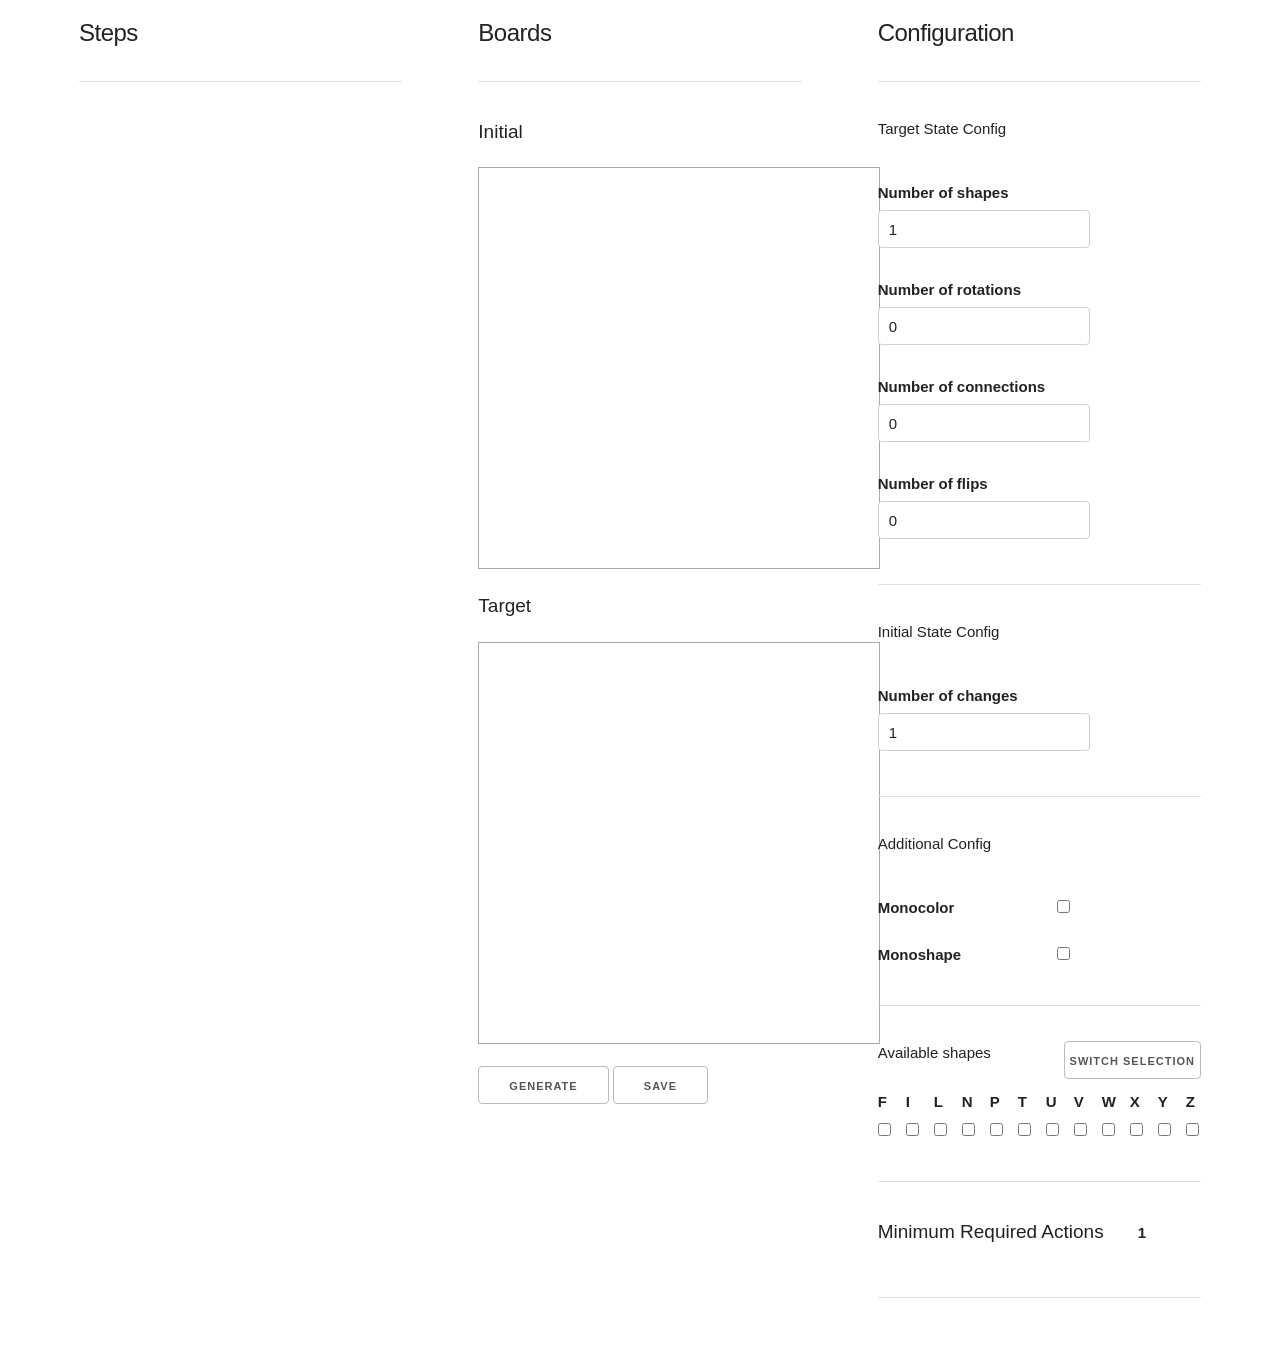
==== index.html @ f7085199 "fixed the collision bug on shape generation target" ====
<!doctype html>

<html lang="en">

<head>
	<meta charset="utf-8">

	<title>A pentomino framework</title>
	<meta name="description" content="Pentomino Framework">
	<meta name="author" content="clpresearch">

	<link rel="stylesheet" href="css/normalize.css">
	<link rel="stylesheet" href="css/skeleton.css">
	<link rel="stylesheet" href="css/style.css">

</head>

<body>
	<div class="pentomino container">
		<div class="row">
			<div class="four columns">
				<div class="row with-margin">
					<h5>Steps</h5>
					<hr>
					<div class="snapshots"></div>
				</div>
			</div>
			<div class="four columns">
				<div class="row with-margin">
					<h5>Boards</h5>
					<hr>
					<div class="row">
						<div class="twelf columns">
							<h6>Initial</h6>
							<canvas id="initial"></canvas>
						</div>
					</div>
					<div class="row">
						<div class="twelf columns">
							<h6>Target</h6>
							<canvas id="target"></canvas>
						</div>
					</div>
					<div class="row">
						<div class="twelf columns">
							<button class="generate btn" onclick="generate()">Generate</button>
							<button class="save btn" onclick="save()">Save</button>
						</div>
					</div>
				</div>
			</div>
			<div class="four columns">
				<div class="row with-margin">
					<h5>Configuration</h5>
					<div class="form">
						<hr>
						<p>Target State Config</p>
						<label class="config">Number of shapes</label>
						<input id="nshapes" type="text" value="0" />

						<label class="config">Number of rotations</label>
						<input id="nrotations" type="text" value="0" />

						<label class="config">Number of connections</label>
						<input id="nconnections" type="text" value="0" />
						
						<label class="config">Number of flips</label>
						<input id="nflips" type="text" value="0" />

						<hr>
						<p>Initial State Config</p>
						<label class="config">Number of changes</label>
						<input id="nchanges" type="text" value="0" />

						<hr>
						<p>Additional Config</p>
						<label class="config">Monocolor</label>
						<input id="colors" type="checkbox" />

						<br>
						<label class="config">Monoshape</label>
						<input id="shapes" type="checkbox" />

						<hr>
						<p>Available shapes<button class="toggle btn" onclick="toggle_shape_select()">Switch selection</button></p>
						<div class="row shape-select">
						</div>

					</div>
					<hr>
					<div class="complexity-container">
						<h6>Minimum Required Actions</h6>
						<b class="complexity-actions">0</b>
					</div>
					<hr>
				</div>

			</div>
		</div>

	</div>

	<script src="https://cdnjs.cloudflare.com/ajax/libs/jquery/3.3.1/jquery.min.js"
		integrity="sha384-tsQFqpEReu7ZLhBV2VZlAu7zcOV+rXbYlF2cqB8txI/8aZajjp4Bqd+V6D5IgvKT"
		crossorigin="anonymous"></script>
	<script src="./js/jcanvas.js"></script>
	<!--script src="https://cdnjs.cloudflare.com/ajax/libs/jcanvas/16.7.3/jcanvas.min.js"
			integrity="sha384-amfY6Xr18yRWq6l+1TPfkoSGRCGLNhkU67i1uElI5+u4hC5G5lhbvUU75assw5Jm"
			crossorigin="anonymous"></script-->
	<script src='./js/pento_models.js'></script>
	<script src='./js/pento_render.js'></script>
	<script src='./js/pento_board.js'></script>
	<script src='./js/FileSaver.js'></script>
	<script src='./js/test.js'></script>
	<script src='./js/pento_generator.js'></script>
</body>

</html>
---- css/skeleton.css ----
/*
* Skeleton V2.0.4
* Copyright 2014, Dave Gamache
* www.getskeleton.com
* Free to use under the MIT license.
* http://www.opensource.org/licenses/mit-license.php
* 12/29/2014
*/


/* Table of contents
––––––––––––––––––––––––––––––––––––––––––––––––––
- Grid
- Base Styles
- Typography
- Links
- Buttons
- Forms
- Lists
- Code
- Tables
- Spacing
- Utilities
- Clearing
- Media Queries
*/


/* Grid
–––––––––––––––––––––––––––––––––––––––––––––––––– */
.container {
  position: relative;
  width: 100%;
  max-width: 960px;
  margin: 0 auto;
  padding: 0 20px;
  box-sizing: border-box; }
.column,
.columns {
  width: 100%;
  float: left;
  box-sizing: border-box; }

/* For devices larger than 400px */
@media (min-width: 400px) {
  .container {
    width: 90%;
    padding: 0; }
}

/* For devices larger than 550px */
@media (min-width: 550px) {
  .container {
    width: 90%; }
  .column,
  .columns {
    margin-left: 4%; }
  .column:first-child,
  .columns:first-child {
    margin-left: 0; }

  .one.column,
  .one.columns                    { width: 4.66666666667%; }
  .two.columns                    { width: 13.3333333333%; }
  .three.columns                  { width: 22%;            }
  .four.columns                   { width: 30.6666666667%; }
  .five.columns                   { width: 39.3333333333%; }
  .six.columns                    { width: 48%;            }
  .seven.columns                  { width: 56.6666666667%; }
  .eight.columns                  { width: 65.3333333333%; }
  .nine.columns                   { width: 74.0%;          }
  .ten.columns                    { width: 82.6666666667%; }
  .eleven.columns                 { width: 91.3333333333%; }
  .twelve.columns                 { width: 100%; margin-left: 0; }

  .one-third.column               { width: 30.6666666667%; }
  .two-thirds.column              { width: 65.3333333333%; }

  .one-half.column                { width: 48%; }

  /* Offsets */
  .offset-by-one.column,
  .offset-by-one.columns          { margin-left: 8.66666666667%; }
  .offset-by-two.column,
  .offset-by-two.columns          { margin-left: 17.3333333333%; }
  .offset-by-three.column,
  .offset-by-three.columns        { margin-left: 26%;            }
  .offset-by-four.column,
  .offset-by-four.columns         { margin-left: 34.6666666667%; }
  .offset-by-five.column,
  .offset-by-five.columns         { margin-left: 43.3333333333%; }
  .offset-by-six.column,
  .offset-by-six.columns          { margin-left: 52%;            }
  .offset-by-seven.column,
  .offset-by-seven.columns        { margin-left: 60.6666666667%; }
  .offset-by-eight.column,
  .offset-by-eight.columns        { margin-left: 69.3333333333%; }
  .offset-by-nine.column,
  .offset-by-nine.columns         { margin-left: 78.0%;          }
  .offset-by-ten.column,
  .offset-by-ten.columns          { margin-left: 86.6666666667%; }
  .offset-by-eleven.column,
  .offset-by-eleven.columns       { margin-left: 95.3333333333%; }

  .offset-by-one-third.column,
  .offset-by-one-third.columns    { margin-left: 34.6666666667%; }
  .offset-by-two-thirds.column,
  .offset-by-two-thirds.columns   { margin-left: 69.3333333333%; }

  .offset-by-one-half.column,
  .offset-by-one-half.columns     { margin-left: 52%; }

}


/* Base Styles
–––––––––––––––––––––––––––––––––––––––––––––––––– */
/* NOTE
html is set to 62.5% so that all the REM measurements throughout Skeleton
are based on 10px sizing. So basically 1.5rem = 15px :) */
html {
  font-size: 62.5%; }
body {
  font-size: 1.5em; /* currently ems cause chrome bug misinterpreting rems on body element */
  line-height: 1.6;
  font-weight: 400;
  font-family: "Raleway", "HelveticaNeue", "Helvetica Neue", Helvetica, Arial, sans-serif;
  color: #222; }


/* Typography
–––––––––––––––––––––––––––––––––––––––––––––––––– */
h1, h2, h3, h4, h5, h6 {
  margin-top: 0;
  margin-bottom: 2rem;
  font-weight: 300; }
h1 { font-size: 4.0rem; line-height: 1.2;  letter-spacing: -.1rem;}
h2 { font-size: 3.6rem; line-height: 1.25; letter-spacing: -.1rem; }
h3 { font-size: 3.0rem; line-height: 1.3;  letter-spacing: -.1rem; }
h4 { font-size: 2.4rem; line-height: 1.35; letter-spacing: -.08rem; }
h5 { font-size: 1.8rem; line-height: 1.5;  letter-spacing: -.05rem; }
h6 { font-size: 1.5rem; line-height: 1.6;  letter-spacing: 0; }

/* Larger than phablet */
@media (min-width: 550px) {
  h1 { font-size: 5.0rem; }
  h2 { font-size: 4.2rem; }
  h3 { font-size: 3.6rem; }
  h4 { font-size: 3.0rem; }
  h5 { font-size: 2.4rem; }
  h6 { font-size: 1.5rem; }
}

p {
  margin-top: 0; }


/* Links
–––––––––––––––––––––––––––––––––––––––––––––––––– */
a {
  color: #1EAEDB; }
a:hover {
  color: #0FA0CE; }


/* Buttons
–––––––––––––––––––––––––––––––––––––––––––––––––– */
.button,
button,
input[type="submit"],
input[type="reset"],
input[type="button"] {
  display: inline-block;
  height: 38px;
  padding: 0 30px;
  color: #555;
  text-align: center;
  font-size: 11px;
  font-weight: 600;
  line-height: 38px;
  letter-spacing: .1rem;
  text-transform: uppercase;
  text-decoration: none;
  white-space: nowrap;
  background-color: transparent;
  border-radius: 4px;
  border: 1px solid #bbb;
  cursor: pointer;
  box-sizing: border-box; }
.button:hover,
button:hover,
input[type="submit"]:hover,
input[type="reset"]:hover,
input[type="button"]:hover,
.button:focus,
button:focus,
input[type="submit"]:focus,
input[type="reset"]:focus,
input[type="button"]:focus {
  color: #333;
  border-color: #888;
  outline: 0; }
.button.button-primary,
button.button-primary,
input[type="submit"].button-primary,
input[type="reset"].button-primary,
input[type="button"].button-primary {
  color: #FFF;
  background-color: #33C3F0;
  border-color: #33C3F0; }
.button.button-primary:hover,
button.button-primary:hover,
input[type="submit"].button-primary:hover,
input[type="reset"].button-primary:hover,
input[type="button"].button-primary:hover,
.button.button-primary:focus,
button.button-primary:focus,
input[type="submit"].button-primary:focus,
input[type="reset"].button-primary:focus,
input[type="button"].button-primary:focus {
  color: #FFF;
  background-color: #1EAEDB;
  border-color: #1EAEDB; }


/* Forms
–––––––––––––––––––––––––––––––––––––––––––––––––– */
input[type="email"],
input[type="number"],
input[type="search"],
input[type="text"],
input[type="tel"],
input[type="url"],
input[type="password"],
textarea,
select {
  height: 38px;
  padding: 6px 10px; /* The 6px vertically centers text on FF, ignored by Webkit */
  background-color: #fff;
  border: 1px solid #D1D1D1;
  border-radius: 4px;
  box-shadow: none;
  box-sizing: border-box; }
/* Removes awkward default styles on some inputs for iOS */
input[type="email"],
input[type="number"],
input[type="search"],
input[type="text"],
input[type="tel"],
input[type="url"],
input[type="password"],
textarea {
  -webkit-appearance: none;
     -moz-appearance: none;
          appearance: none; }
textarea {
  min-height: 65px;
  padding-top: 6px;
  padding-bottom: 6px; }
input[type="email"]:focus,
input[type="number"]:focus,
input[type="search"]:focus,
input[type="text"]:focus,
input[type="tel"]:focus,
input[type="url"]:focus,
input[type="password"]:focus,
textarea:focus,
select:focus {
  border: 1px solid #33C3F0;
  outline: 0; }
label,
legend {
  display: block;
  margin-bottom: .5rem;
  font-weight: 600; }
fieldset {
  padding: 0;
  border-width: 0; }
input[type="checkbox"],
input[type="radio"] {
  display: inline; }
label > .label-body {
  display: inline-block;
  margin-left: .5rem;
  font-weight: normal; }


/* Lists
–––––––––––––––––––––––––––––––––––––––––––––––––– */
ul {
  list-style: circle inside; }
ol {
  list-style: decimal inside; }
ol, ul {
  padding-left: 0;
  margin-top: 0; }
ul ul,
ul ol,
ol ol,
ol ul {
  margin: 1.5rem 0 1.5rem 3rem;
  font-size: 90%; }
li {
  margin-bottom: 1rem; }


/* Code
–––––––––––––––––––––––––––––––––––––––––––––––––– */
code {
  padding: .2rem .5rem;
  margin: 0 .2rem;
  font-size: 90%;
  white-space: nowrap;
  background: #F1F1F1;
  border: 1px solid #E1E1E1;
  border-radius: 4px; }
pre > code {
  display: block;
  padding: 1rem 1.5rem;
  white-space: pre; }


/* Tables
–––––––––––––––––––––––––––––––––––––––––––––––––– */
th,
td {
  padding: 12px 15px;
  text-align: left;
  border-bottom: 1px solid #E1E1E1; }
th:first-child,
td:first-child {
  padding-left: 0; }
th:last-child,
td:last-child {
  padding-right: 0; }


/* Spacing
–––––––––––––––––––––––––––––––––––––––––––––––––– */
button,
.button {
  margin-bottom: 1rem; }
input,
textarea,
select,
fieldset {
  margin-bottom: 1.5rem; }
pre,
blockquote,
dl,
figure,
table,
p,
ul,
ol,
form {
  margin-bottom: 2.5rem; }


/* Utilities
–––––––––––––––––––––––––––––––––––––––––––––––––– */
.u-full-width {
  width: 100%;
  box-sizing: border-box; }
.u-max-full-width {
  max-width: 100%;
  box-sizing: border-box; }
.u-pull-right {
  float: right; }
.u-pull-left {
  float: left; }


/* Misc
–––––––––––––––––––––––––––––––––––––––––––––––––– */
hr {
  margin-top: 3rem;
  margin-bottom: 3.5rem;
  border-width: 0;
  border-top: 1px solid #E1E1E1; }


/* Clearing
–––––––––––––––––––––––––––––––––––––––––––––––––– */

/* Self Clearing Goodness */
.container:after,
.row:after,
.u-cf {
  content: "";
  display: table;
  clear: both; }


/* Media Queries
–––––––––––––––––––––––––––––––––––––––––––––––––– */
/*
Note: The best way to structure the use of media queries is to create the queries
near the relevant code. For example, if you wanted to change the styles for buttons
on small devices, paste the mobile query code up in the buttons section and style it
there.
*/


/* Larger than mobile */
@media (min-width: 400px) {}

/* Larger than phablet (also point when grid becomes active) */
@media (min-width: 550px) {}

/* Larger than tablet */
@media (min-width: 750px) {}

/* Larger than desktop */
@media (min-width: 1000px) {}

/* Larger than Desktop HD */
@media (min-width: 1200px) {}
---- css/style.css ----
.container{
    max-width: 1600px;
}

a{
    text-decoration: none;
}

i.arrow {
    border: solid black;
    border-width: 0 3px 3px 0;
    display: inline-block;
    padding: 3px;
}

.right {
transform: rotate(-45deg);
-webkit-transform: rotate(-45deg);
}

.left {
transform: rotate(135deg);
-webkit-transform: rotate(135deg);
}

.img.center{
    display: block;
    min-width: 50px;
    height: auto;
    margin-left: auto;
    margin-right: auto;
}

input[id^="input-"]{
    width: 85%;
}

.remove-input{
    max-width: 5px;
    margin-left: 5px;
}

.spacer{
    height: 25px;
    width: 100%;
}

label.config{
    min-width: 175px;
    max-width: 250px;
    padding-top: 15px;
}

.shape-select label{
    padding-right: 3px;
}

label{
    display: inline-block;
}

label.counter{
    float: right;
}

.min-height{
    padding-bottom: 25px;
    padding-top: 25px;
}

canvas{
    border:1px solid darkgray;
    margin-top: 0px;
    margin-right: 0px;
    margin-bottom: 15px;;
    margin-left: 0px;
}

canvas.center{
    display: block;
    margin-left: auto;
    margin-right: auto;
}

canvas.snapshot{
    margin-bottom: 30px;
}

.with-margin{
    margin: 15px;
}

b{
    margin-left: 15px;
}

h6{
    display: inline-block;
    font-size: 1.9rem;
    margin-right: 15px;
}

.toggle.btn{
    margin-left: 15px;
    padding-left: 5px;
    padding-right: 5px;
    float: right;
}
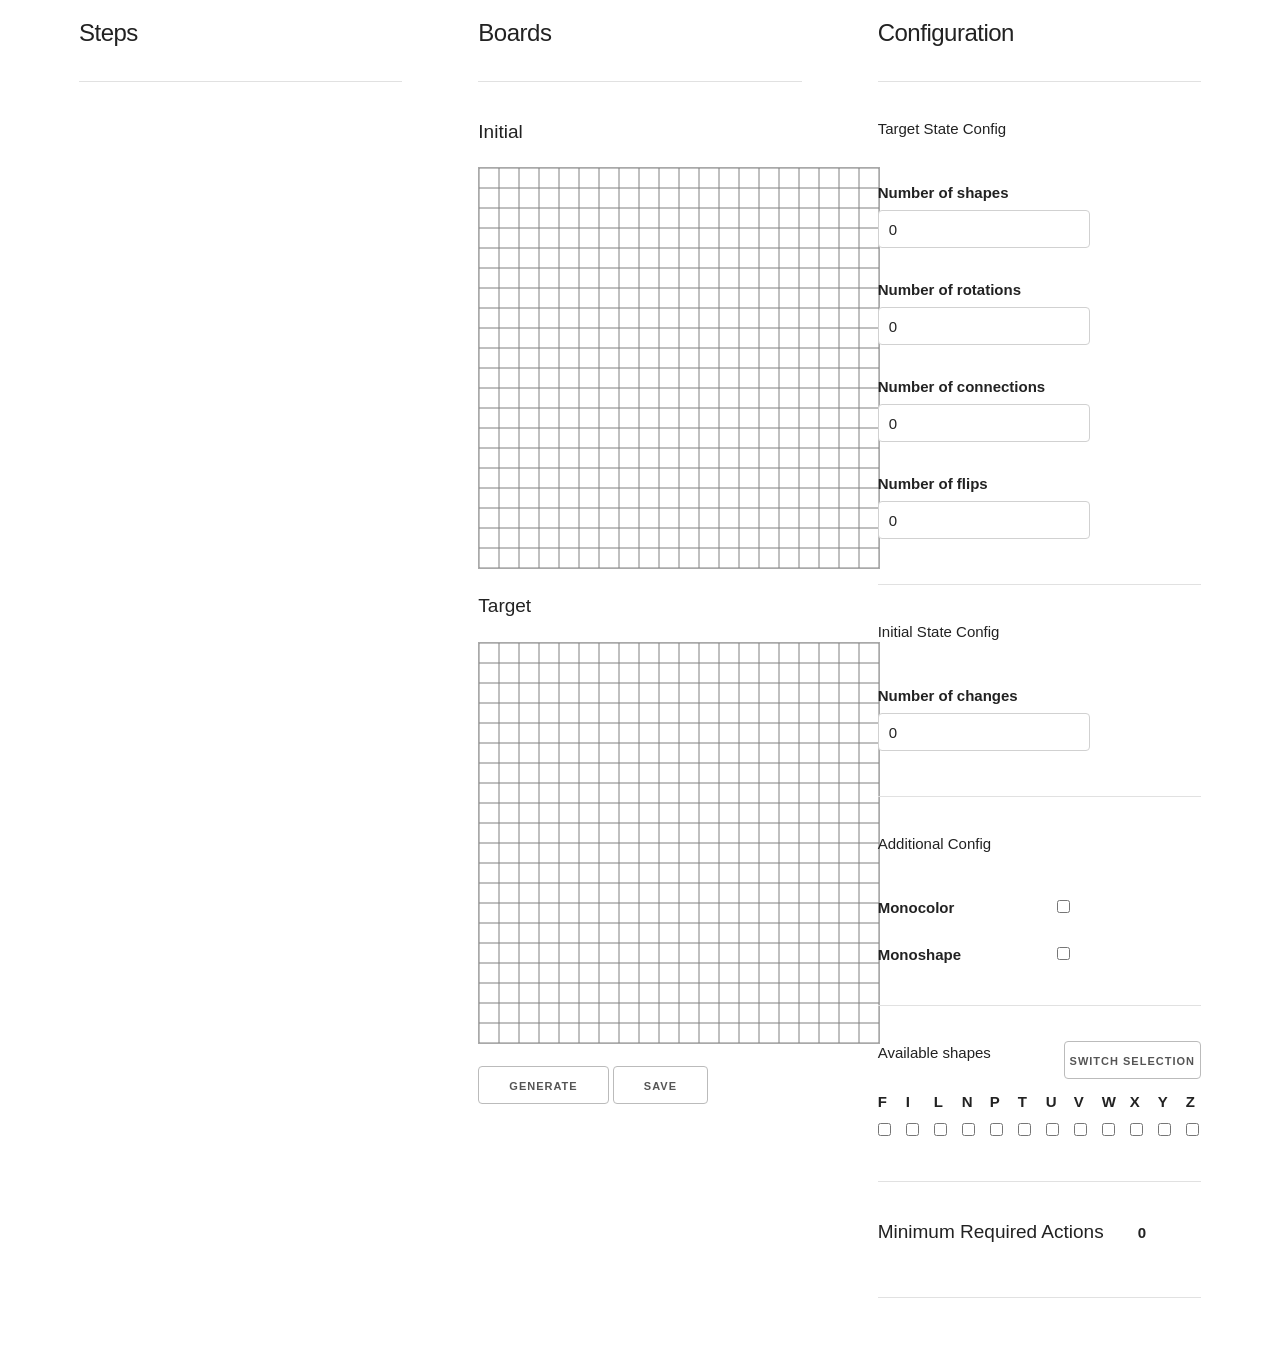
==== commit b168ff58: "changes on rotation system" ====
--- a/index.html
+++ b/index.html
@@ -107,7 +107,9 @@
 	<!--script src="https://cdnjs.cloudflare.com/ajax/libs/jcanvas/16.7.3/jcanvas.min.js"
 			integrity="sha384-amfY6Xr18yRWq6l+1TPfkoSGRCGLNhkU67i1uElI5+u4hC5G5lhbvUU75assw5Jm"
 			crossorigin="anonymous"></script-->
-	<script src='./js/pento_models.js'></script>
+	<script src='./js/pento_config.js'></script>
+	<script src='./js/pento_block.js'></script>
+	<script src='./js/pento_shape.js'></script>
 	<script src='./js/pento_render.js'></script>
 	<script src='./js/pento_board.js'></script>
 	<script src='./js/FileSaver.js'></script>
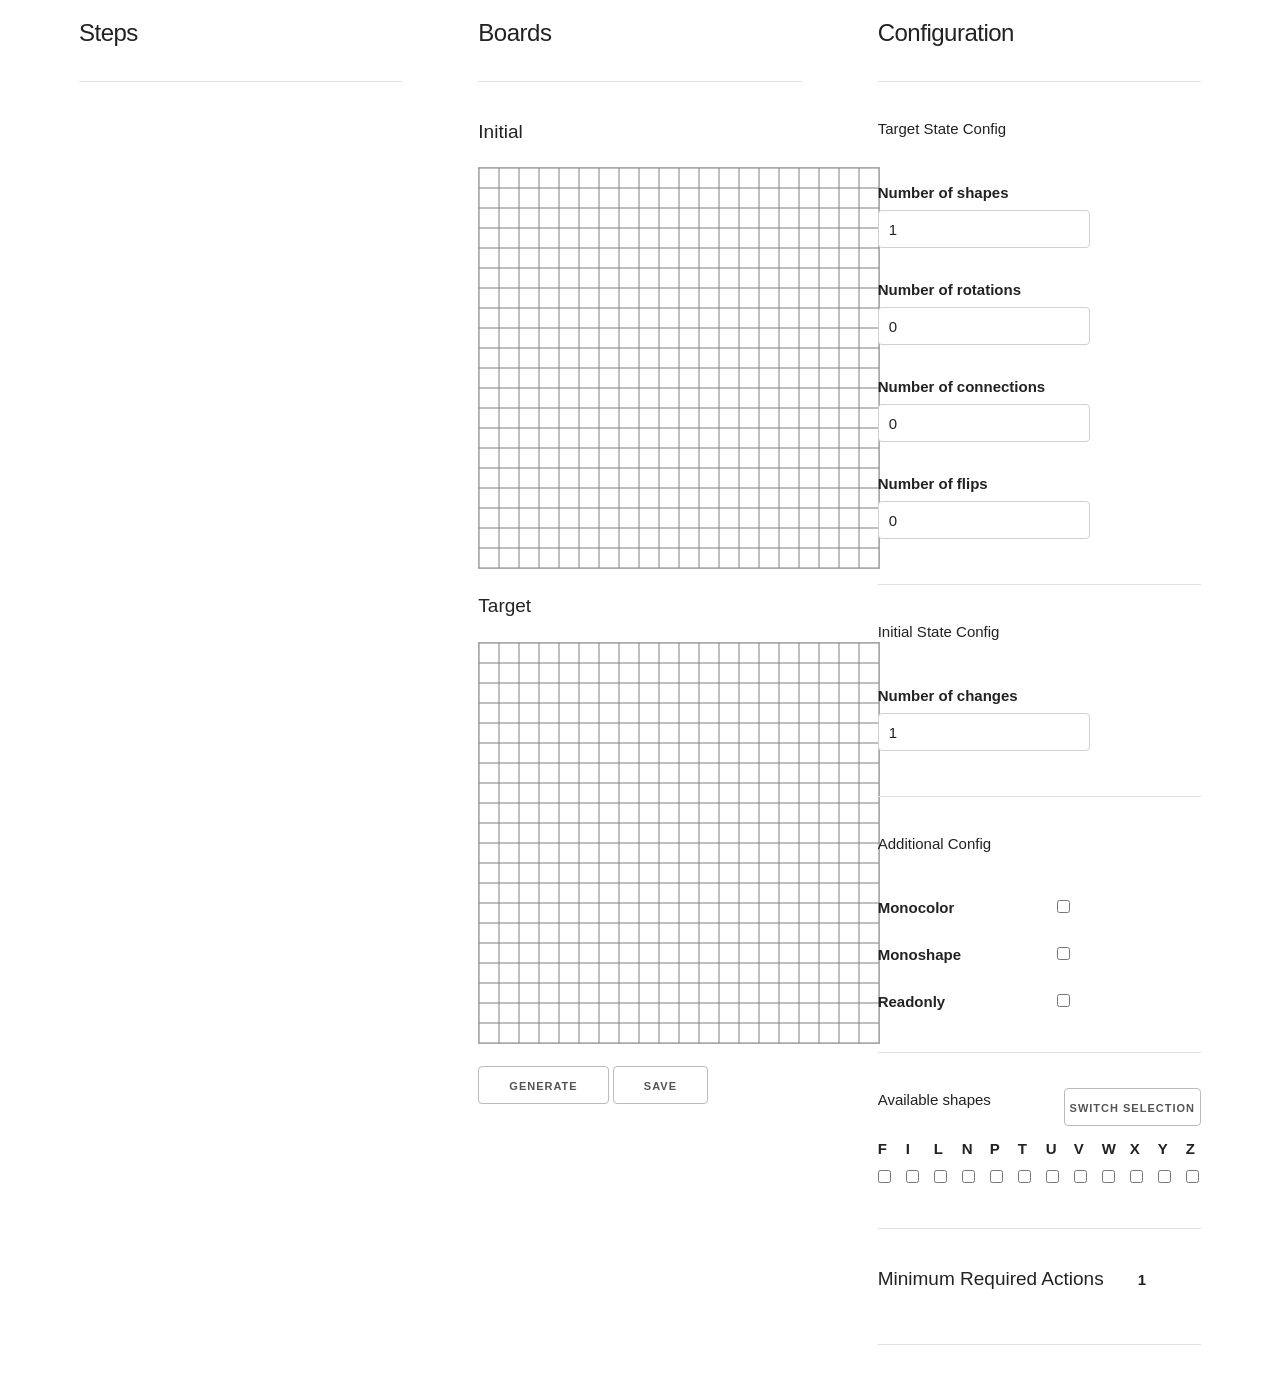
==== commit 3ae2bbfe: "readonly mode for testing and experimenting" ====
--- a/index.html
+++ b/index.html
@@ -81,6 +81,10 @@
 						<label class="config">Monoshape</label>
 						<input id="shapes" type="checkbox" />
 
+						<br>
+						<label class="config">Readonly</label>
+						<input id="readonly" type="checkbox" />
+
 						<hr>
 						<p>Available shapes<button class="toggle btn" onclick="toggle_shape_select()">Switch selection</button></p>
 						<div class="row shape-select">
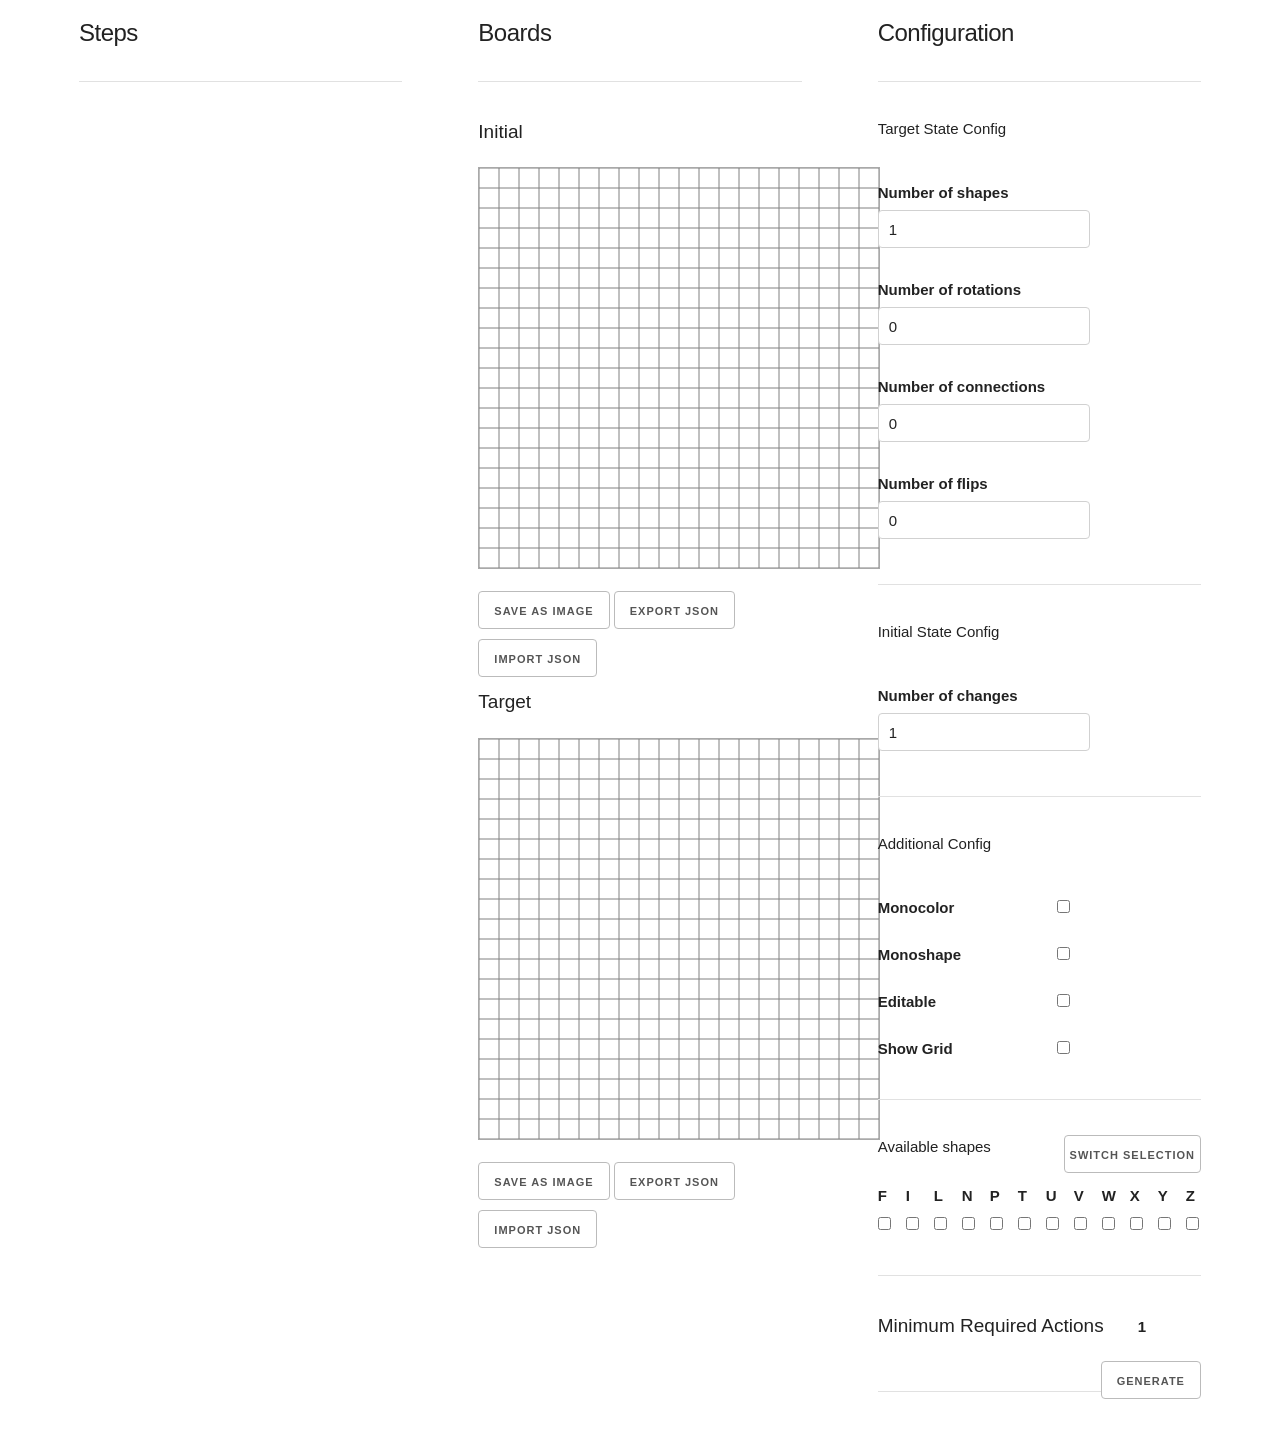
==== commit 495fa9bc: "testing json import and export" ====
--- a/index.html
+++ b/index.html
@@ -37,14 +37,24 @@
 					</div>
 					<div class="row">
 						<div class="twelf columns">
+							<button class="save btn" onclick="save_board_as_image('initial')">Save as Image</button>
+							<button class="save btn" onclick="export_as_json('initial')">Export JSON</button>
+							<button class="save btn" onclick="import_json('initial')">Import JSON</button>
+						</div>
+					</div>
+					<div class="row">
+						<div class="twelf columns">
 							<h6>Target</h6>
 							<canvas id="target"></canvas>
 						</div>
 					</div>
 					<div class="row">
 						<div class="twelf columns">
-							<button class="generate btn" onclick="generate()">Generate</button>
-							<button class="save btn" onclick="save()">Save</button>
+							<button class="save btn" onclick="save_board_as_image('target')">Save as Image</button>
+							<button class="save btn" onclick="export_as_json('target')">Export JSON</button>
+
+							<button class="save btn" onclick="import_json('target')">Import JSON</button>
+							<input id="target_file" type="file" style="visibility: hidden;"/>
 						</div>
 					</div>
 				</div>
@@ -82,8 +92,12 @@
 						<input id="shapes" type="checkbox" />
 
 						<br>
-						<label class="config">Readonly</label>
+						<label class="config">Editable</label>
 						<input id="readonly" type="checkbox" />
+
+						<br>
+						<label class="config">Show Grid</label>
+						<input id="showgrid" type="checkbox" />
 
 						<hr>
 						<p>Available shapes<button class="toggle btn" onclick="toggle_shape_select()">Switch selection</button></p>
@@ -95,6 +109,7 @@
 					<div class="complexity-container">
 						<h6>Minimum Required Actions</h6>
 						<b class="complexity-actions">0</b>
+						<button class="generate btn" onclick="generate()">Generate</button>
 					</div>
 					<hr>
 				</div>
@@ -103,22 +118,22 @@
 		</div>
 
 	</div>
+	<!--External Dependencies-->
+	<!--Version 3.3.1-->
+	<script src="./js/jquery.min.js"></script>
+	<script src="./js/jcanvas.js"></script>
+	<script src='./js/FileSaver.js'></script>
 
-	<script src="https://cdnjs.cloudflare.com/ajax/libs/jquery/3.3.1/jquery.min.js"
-		integrity="sha384-tsQFqpEReu7ZLhBV2VZlAu7zcOV+rXbYlF2cqB8txI/8aZajjp4Bqd+V6D5IgvKT"
-		crossorigin="anonymous"></script>
-	<script src="./js/jcanvas.js"></script>
-	<!--script src="https://cdnjs.cloudflare.com/ajax/libs/jcanvas/16.7.3/jcanvas.min.js"
-			integrity="sha384-amfY6Xr18yRWq6l+1TPfkoSGRCGLNhkU67i1uElI5+u4hC5G5lhbvUU75assw5Jm"
-			crossorigin="anonymous"></script-->
+	<!--Pento Framework-->
 	<script src='./js/pento_config.js'></script>
 	<script src='./js/pento_block.js'></script>
 	<script src='./js/pento_shape.js'></script>
 	<script src='./js/pento_render.js'></script>
 	<script src='./js/pento_board.js'></script>
-	<script src='./js/FileSaver.js'></script>
-	<script src='./js/test.js'></script>
 	<script src='./js/pento_generator.js'></script>
+
+	<!--Editor specific file-->
+	<script src='./js/index.js'></script>
 </body>
 
 </html>
--- a/css/style.css
+++ b/css/style.css
@@ -14,13 +14,13 @@
 }
 
 .right {
-transform: rotate(-45deg);
--webkit-transform: rotate(-45deg);
+    transform: rotate(-45deg);
+    -webkit-transform: rotate(-45deg);
 }
 
 .left {
-transform: rotate(135deg);
--webkit-transform: rotate(135deg);
+    transform: rotate(135deg);
+    -webkit-transform: rotate(135deg);
 }
 
 .img.center{
@@ -105,4 +105,12 @@
     padding-left: 5px;
     padding-right: 5px;
     float: right;
+}
+
+button{
+    padding: 0 15px;
+}
+
+.complexity-container button{
+    float: right;
 }
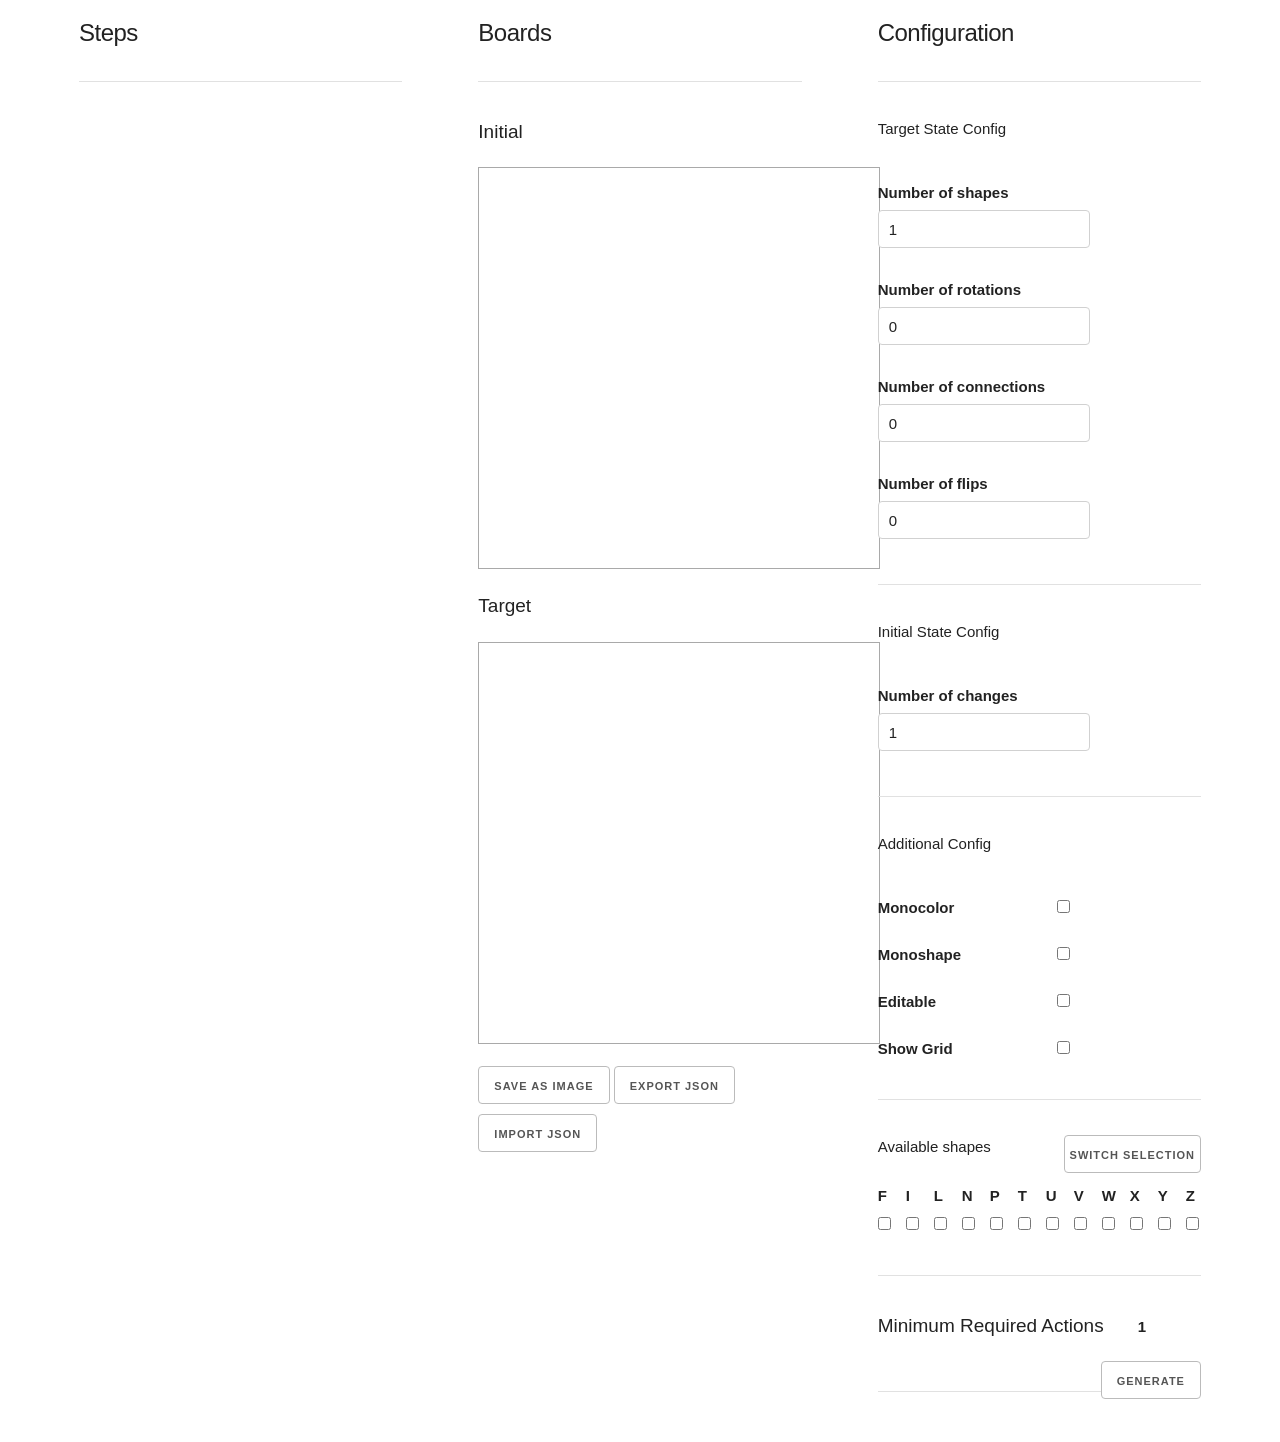
==== commit 2a33ade0: "encapsulated generator in class" ====
--- a/index.html
+++ b/index.html
@@ -33,13 +33,6 @@
 						<div class="twelf columns">
 							<h6>Initial</h6>
 							<canvas id="initial"></canvas>
-						</div>
-					</div>
-					<div class="row">
-						<div class="twelf columns">
-							<button class="save btn" onclick="save_board_as_image('initial')">Save as Image</button>
-							<button class="save btn" onclick="export_as_json('initial')">Export JSON</button>
-							<button class="save btn" onclick="import_json('initial')">Import JSON</button>
 						</div>
 					</div>
 					<div class="row">
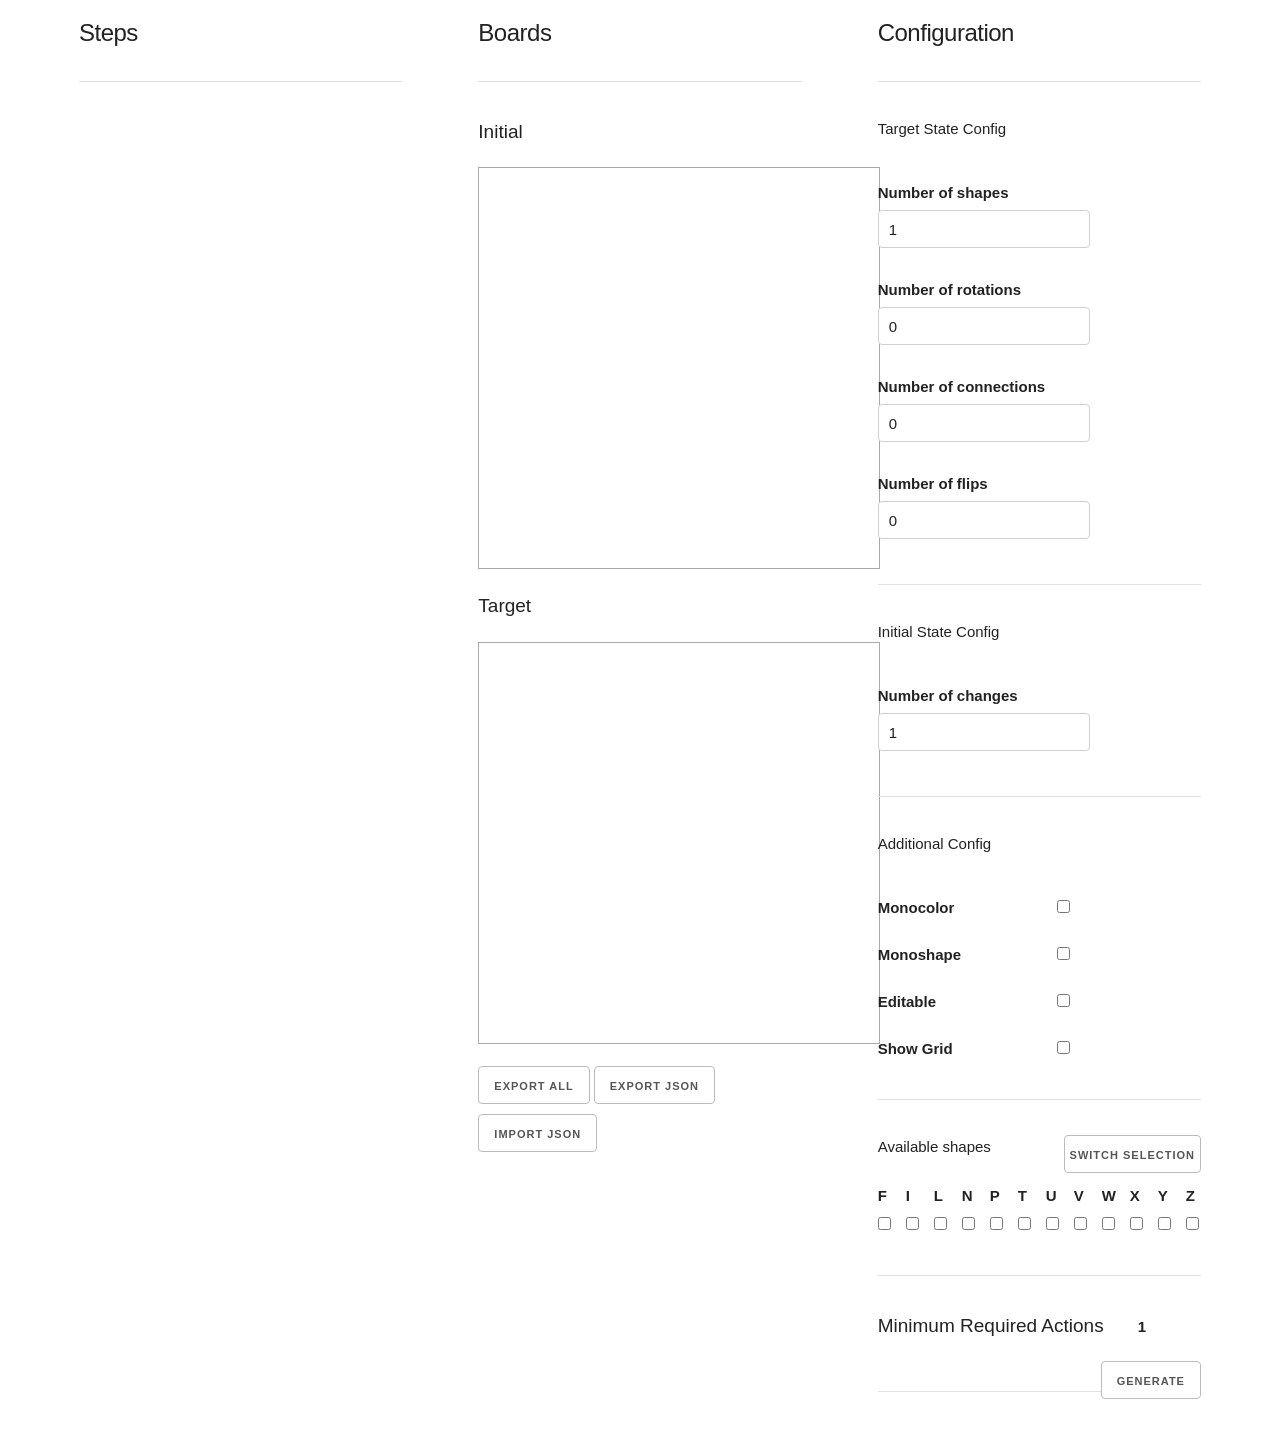
==== commit 75daa55d: "fixed collision detection" ====
--- a/index.html
+++ b/index.html
@@ -43,10 +43,10 @@
 					</div>
 					<div class="row">
 						<div class="twelf columns">
-							<button class="save btn" onclick="save_board_as_image('target')">Save as Image</button>
-							<button class="save btn" onclick="export_as_json('target')">Export JSON</button>
+							<button class="save btn" onclick="export_all()">Export all</button>
+							<button class="save btn" onclick="export_as_json()">Export JSON</button>
 
-							<button class="save btn" onclick="import_json('target')">Import JSON</button>
+							<button class="save btn" onclick="import_json()">Import JSON</button>
 							<input id="target_file" type="file" style="visibility: hidden;"/>
 						</div>
 					</div>
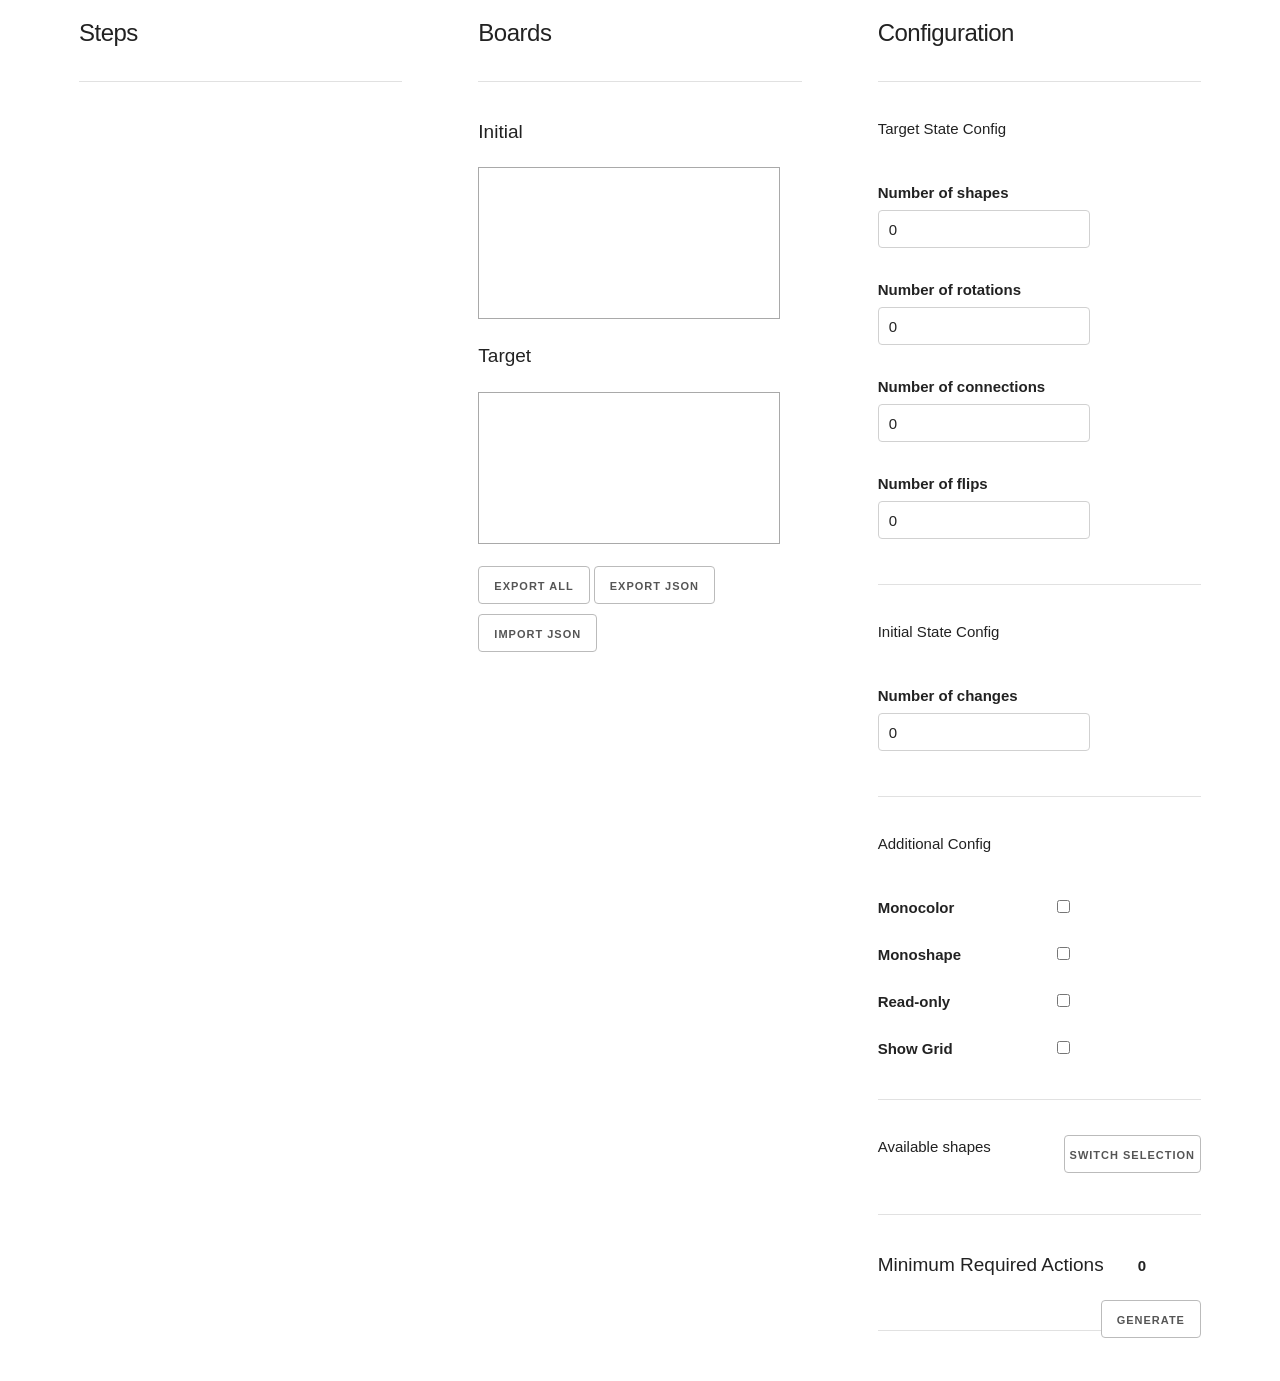
==== commit f0236c21: "instruction giving, task creation interface" ====
--- a/index.html
+++ b/index.html
@@ -85,7 +85,7 @@
 						<input id="shapes" type="checkbox" />
 
 						<br>
-						<label class="config">Editable</label>
+						<label class="config">Read-only</label>
 						<input id="readonly" type="checkbox" />
 
 						<br>
@@ -114,19 +114,19 @@
 	<!--External Dependencies-->
 	<!--Version 3.3.1-->
 	<script src="./js/jquery.min.js"></script>
-	<script src="./js/jcanvas.js"></script>
+	<script src="./js/jcanvas.min.js"></script>
 	<script src='./js/FileSaver.js'></script>
 
 	<!--Pento Framework-->
-	<script src='./js/pento_config.js'></script>
-	<script src='./js/pento_block.js'></script>
-	<script src='./js/pento_shape.js'></script>
-	<script src='./js/pento_render.js'></script>
-	<script src='./js/pento_board.js'></script>
-	<script src='./js/pento_generator.js'></script>
+	<script src='./js/pento/pento_config.js'></script>
+	<script src='./js/pento/pento_block.js'></script>
+	<script src='./js/pento/pento_shape.js'></script>
+	<script src='./js/pento/pento_render.js'></script>
+	<script src='./js/pento/pento_board.js'></script>
+	<script src='./js/pento/pento_generator.js'></script>
 
 	<!--Editor specific file-->
 	<script src='./js/index.js'></script>
 </body>
 
-</html>+</html>
